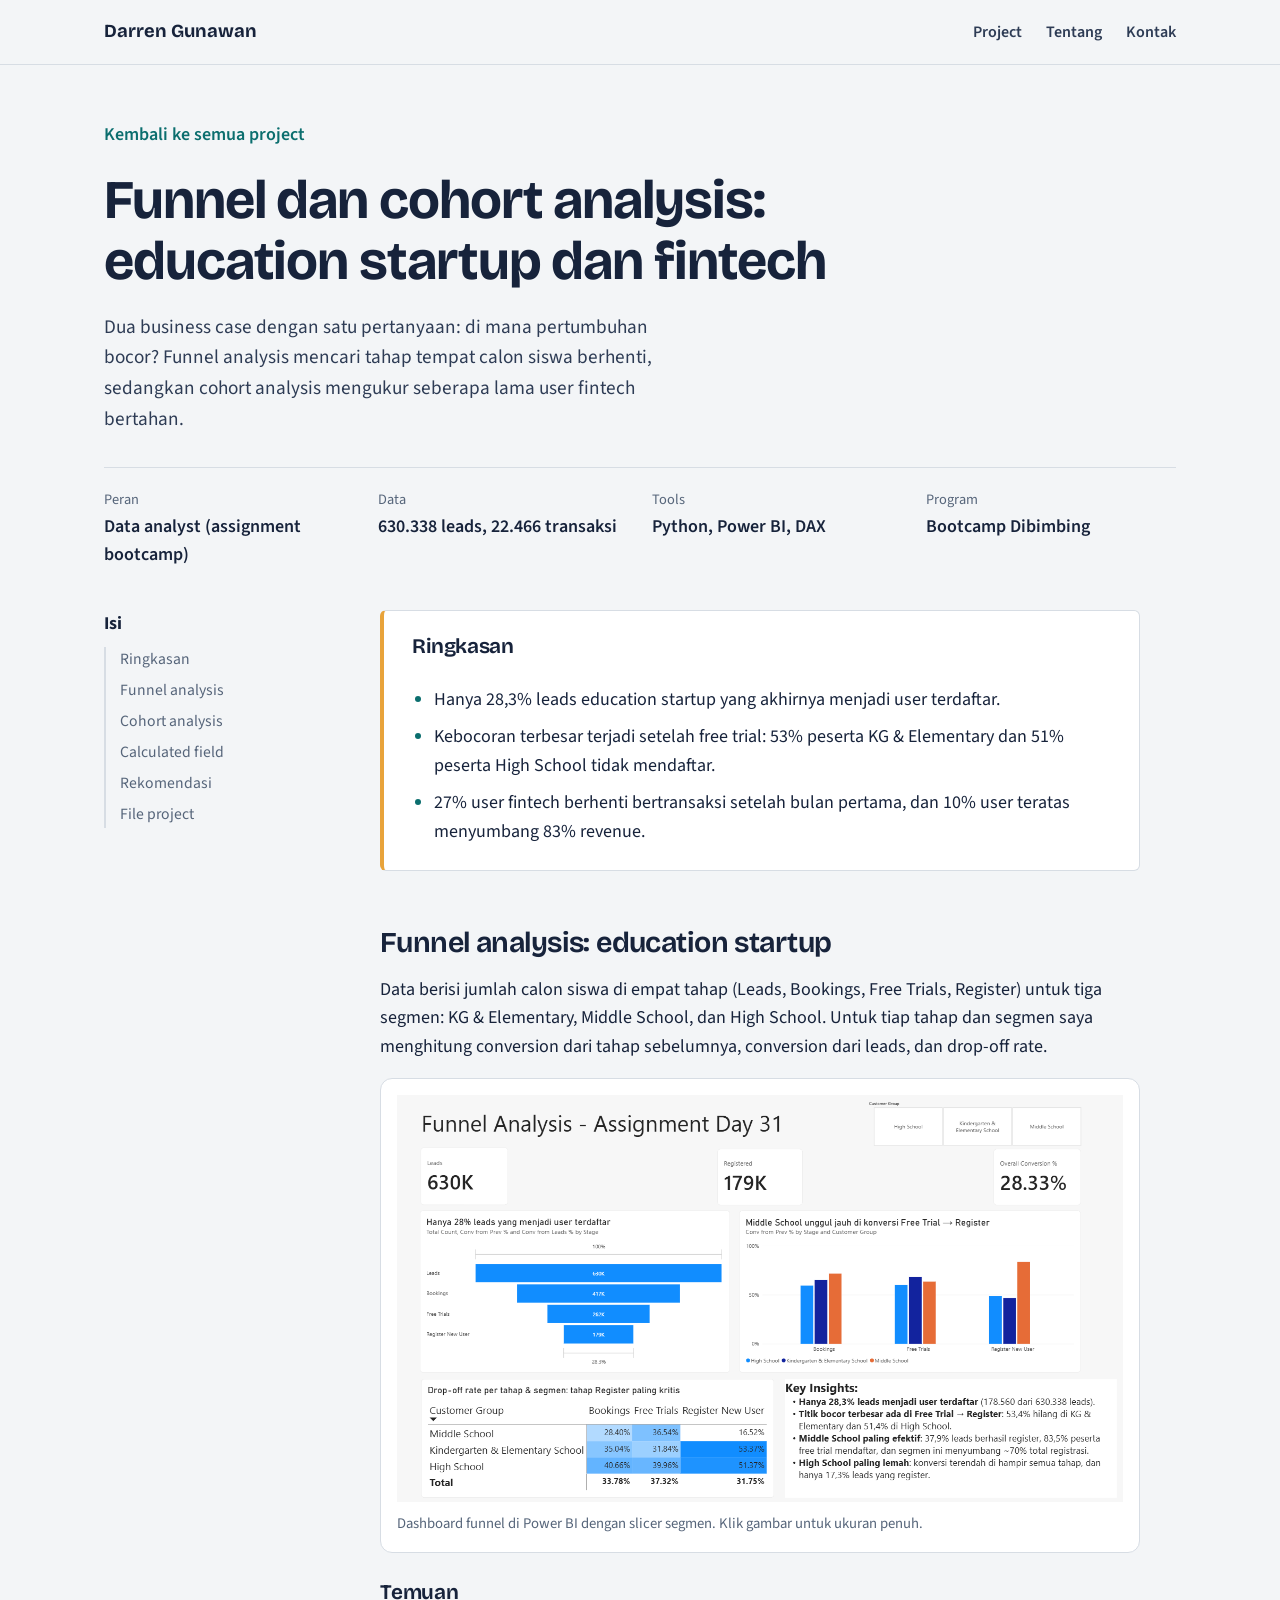
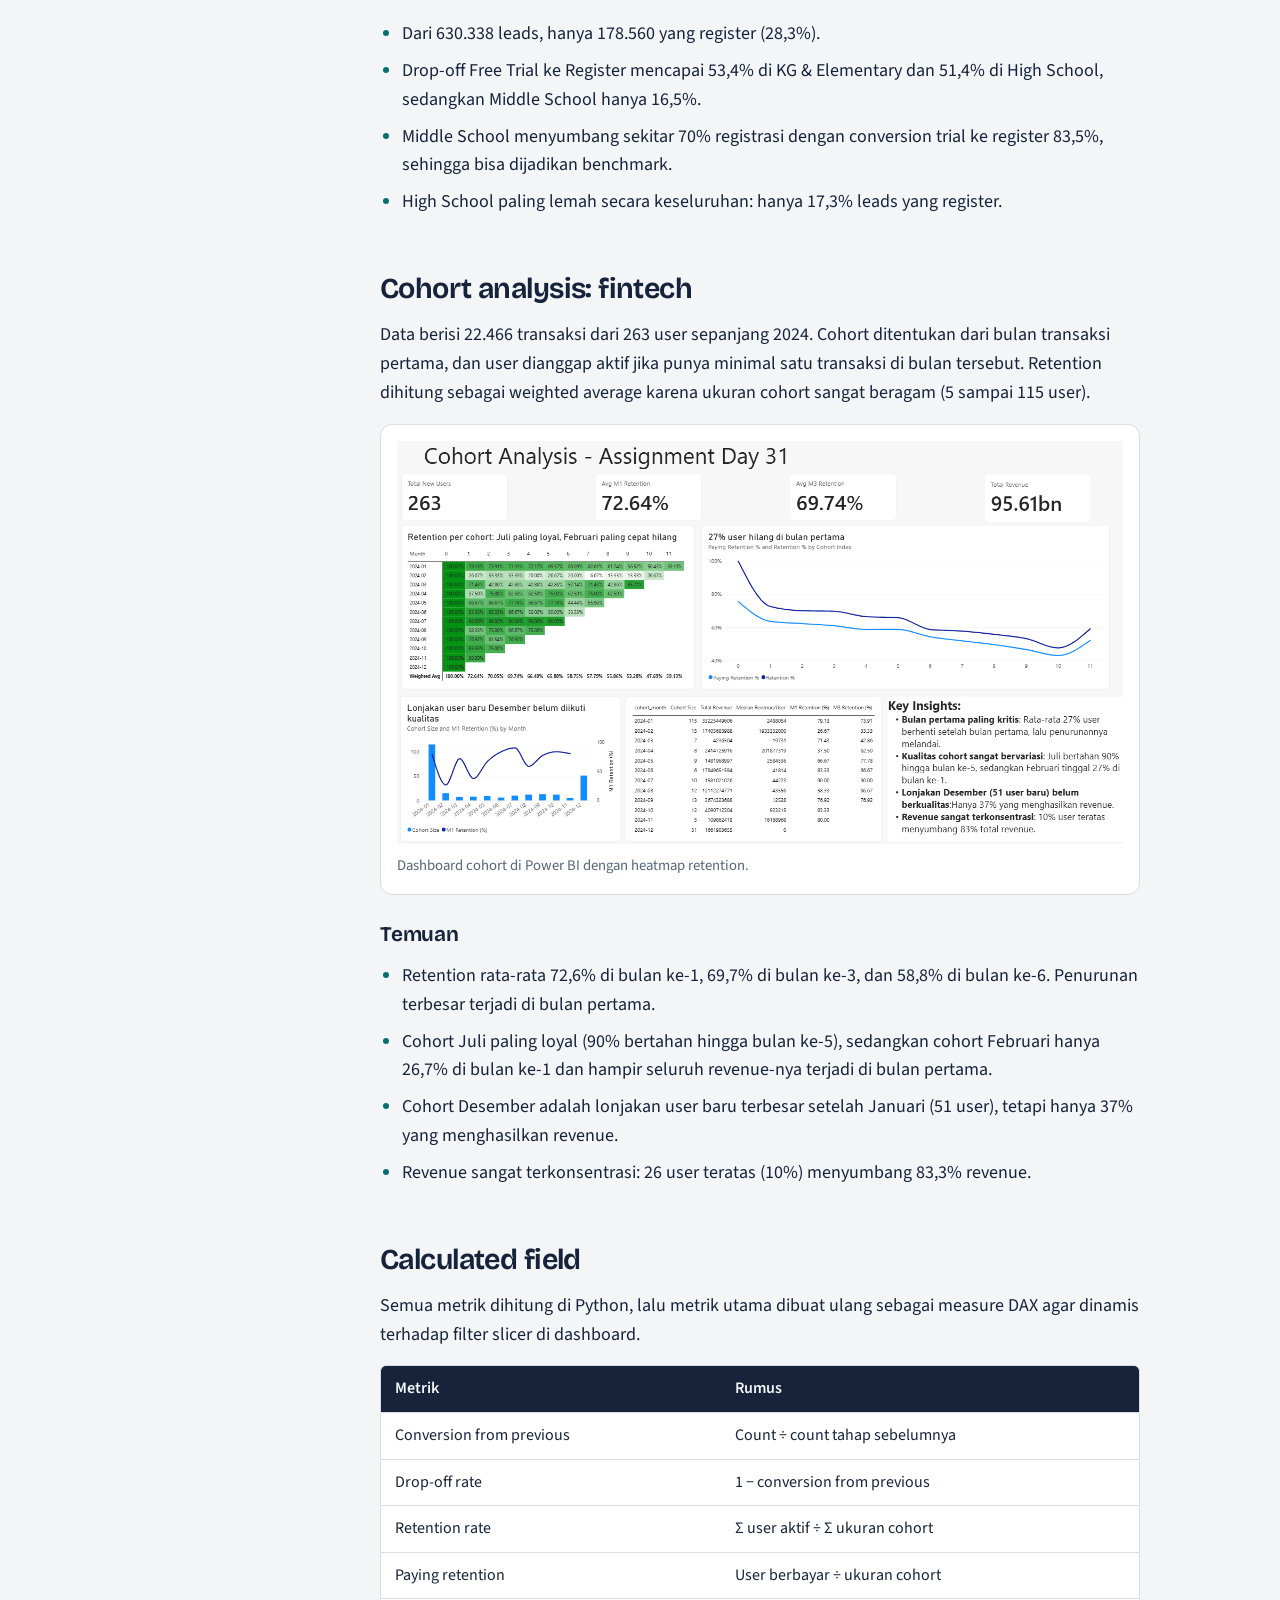
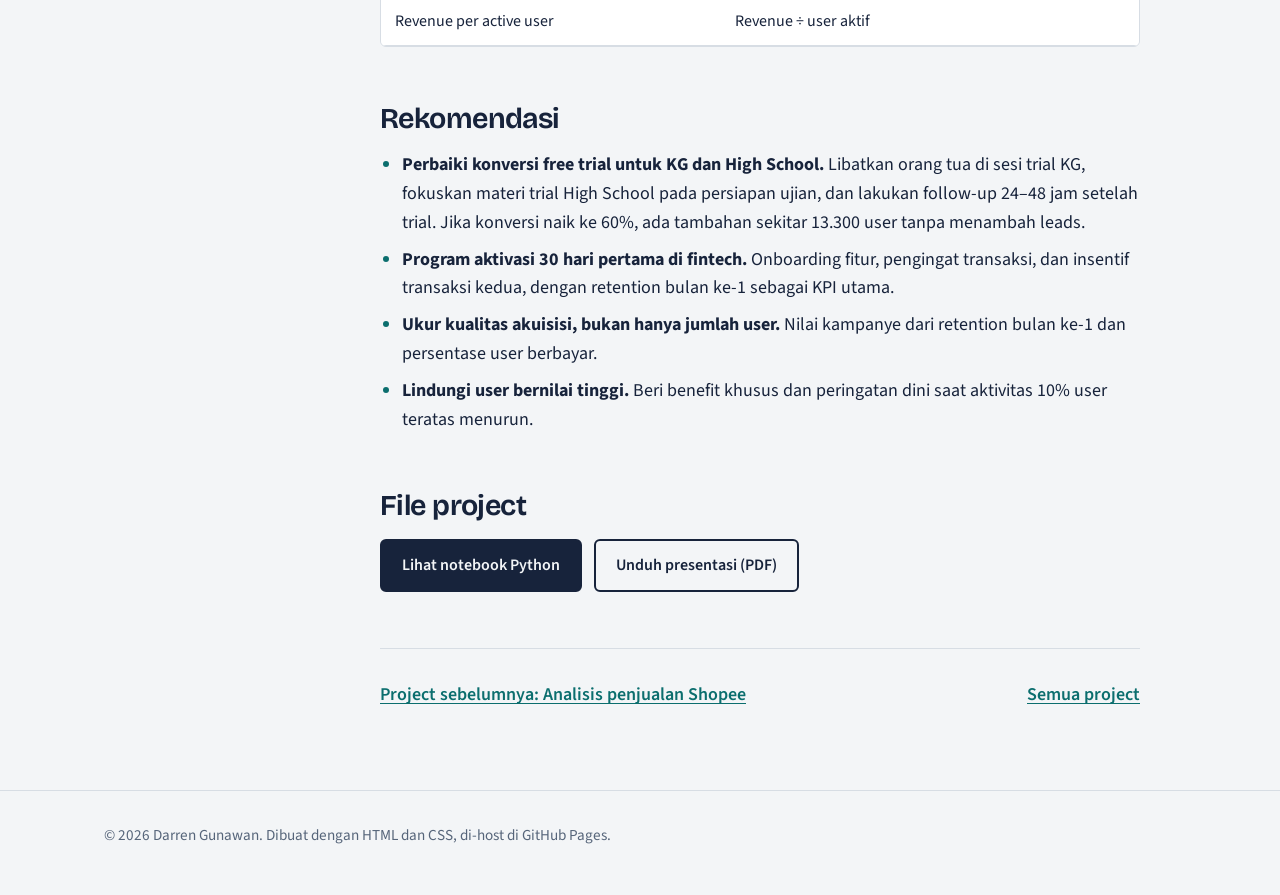
==== projects/funnel-cohort.html @ d1df7506 "Add files via upload" ====
<!doctype html>
<html lang="id">
<head>
  <meta charset="utf-8">
  <meta name="viewport" content="width=device-width, initial-scale=1">
  <title>Funnel dan Cohort Analysis | Darren Gunawan</title>
  <meta name="description" content="Studi kasus funnel analysis education startup dan cohort analysis fintech dengan Python dan Power BI.">
  <link rel="preconnect" href="https://fonts.googleapis.com">
  <link rel="preconnect" href="https://fonts.gstatic.com" crossorigin>
  <link href="https://fonts.googleapis.com/css2?family=Bricolage+Grotesque:opsz,wght@12..96,500..700&family=Source+Sans+3:wght@400;600;700&display=swap" rel="stylesheet">
  <link rel="stylesheet" href="../assets/css/style.css">
</head>
<body>

  <nav class="site-nav" aria-label="Navigasi utama">
    <div class="wrap">
      <a class="brand" href="../index.html">Darren Gunawan</a>
      <ul class="nav-links">
        <li><a href="../index.html#project">Project</a></li>
        <li><a href="../index.html#tentang">Tentang</a></li>
        <li><a href="../index.html#kontak">Kontak</a></li>
      </ul>
    </div>
  </nav>

  <header class="case-head">
    <div class="wrap">
      <a class="back" href="../index.html#project">Kembali ke semua project</a>
      <h1>Funnel dan cohort analysis: education startup dan fintech</h1>
      <p class="case-lead">Dua business case dengan satu pertanyaan: di mana pertumbuhan bocor? Funnel analysis mencari tahap tempat calon siswa berhenti, sedangkan cohort analysis mengukur seberapa lama user fintech bertahan.</p>
      <dl class="case-meta">
        <div><dt>Peran</dt><dd>Data analyst (assignment bootcamp)</dd></div>
        <div><dt>Data</dt><dd>630.338 leads, 22.466 transaksi</dd></div>
        <div><dt>Tools</dt><dd>Python, Power BI, DAX</dd></div>
        <div><dt>Program</dt><dd>Bootcamp Dibimbing</dd></div>
      </dl>
    </div>
  </header>

  <div class="wrap case-layout">
    <nav class="toc" aria-label="Isi halaman">
      <p>Isi</p>
      <ol>
        <li><a href="#ringkasan">Ringkasan</a></li>
        <li><a href="#funnel">Funnel analysis</a></li>
        <li><a href="#cohort">Cohort analysis</a></li>
        <li><a href="#metrik">Calculated field</a></li>
        <li><a href="#rekomendasi">Rekomendasi</a></li>
        <li><a href="#file">File project</a></li>
      </ol>
    </nav>

    <article class="article">
      <section id="ringkasan" class="summary">
        <h2>Ringkasan</h2>
        <ul>
          <li>Hanya 28,3% leads education startup yang akhirnya menjadi user terdaftar.</li>
          <li>Kebocoran terbesar terjadi setelah free trial: 53% peserta KG &amp; Elementary dan 51% peserta High School tidak mendaftar.</li>
          <li>27% user fintech berhenti bertransaksi setelah bulan pertama, dan 10% user teratas menyumbang 83% revenue.</li>
        </ul>
      </section>

      <section id="funnel">
        <h2>Funnel analysis: education startup</h2>
        <p>Data berisi jumlah calon siswa di empat tahap (Leads, Bookings, Free Trials, Register) untuk tiga segmen: KG &amp; Elementary, Middle School, dan High School. Untuk tiap tahap dan segmen saya menghitung conversion dari tahap sebelumnya, conversion dari leads, dan drop-off rate.</p>
        <figure class="chart wide">
          <a href="../assets/img/funnel-cohort/dashboard-funnel.png" target="_blank" rel="noopener"><img src="../assets/img/funnel-cohort/dashboard-funnel.png" alt="Dashboard funnel analysis: funnel chart, conversion per segmen, matrix drop-off, dan key insights" loading="lazy"></a>
          <figcaption>Dashboard funnel di Power BI dengan slicer segmen. Klik gambar untuk ukuran penuh.</figcaption>
        </figure>
        <h3>Temuan</h3>
        <ul>
          <li>Dari 630.338 leads, hanya 178.560 yang register (28,3%).</li>
          <li>Drop-off Free Trial ke Register mencapai 53,4% di KG &amp; Elementary dan 51,4% di High School, sedangkan Middle School hanya 16,5%.</li>
          <li>Middle School menyumbang sekitar 70% registrasi dengan conversion trial ke register 83,5%, sehingga bisa dijadikan benchmark.</li>
          <li>High School paling lemah secara keseluruhan: hanya 17,3% leads yang register.</li>
        </ul>
      </section>

      <section id="cohort">
        <h2>Cohort analysis: fintech</h2>
        <p>Data berisi 22.466 transaksi dari 263 user sepanjang 2024. Cohort ditentukan dari bulan transaksi pertama, dan user dianggap aktif jika punya minimal satu transaksi di bulan tersebut. Retention dihitung sebagai weighted average karena ukuran cohort sangat beragam (5 sampai 115 user).</p>
        <figure class="chart wide">
          <a href="../assets/img/funnel-cohort/dashboard-cohort.png" target="_blank" rel="noopener"><img src="../assets/img/funnel-cohort/dashboard-cohort.png" alt="Dashboard cohort analysis: heatmap retention, kurva retention, ukuran cohort, dan tabel revenue" loading="lazy"></a>
          <figcaption>Dashboard cohort di Power BI dengan heatmap retention.</figcaption>
        </figure>
        <h3>Temuan</h3>
        <ul>
          <li>Retention rata-rata 72,6% di bulan ke-1, 69,7% di bulan ke-3, dan 58,8% di bulan ke-6. Penurunan terbesar terjadi di bulan pertama.</li>
          <li>Cohort Juli paling loyal (90% bertahan hingga bulan ke-5), sedangkan cohort Februari hanya 26,7% di bulan ke-1 dan hampir seluruh revenue-nya terjadi di bulan pertama.</li>
          <li>Cohort Desember adalah lonjakan user baru terbesar setelah Januari (51 user), tetapi hanya 37% yang menghasilkan revenue.</li>
          <li>Revenue sangat terkonsentrasi: 26 user teratas (10%) menyumbang 83,3% revenue.</li>
        </ul>
      </section>

      <section id="metrik">
        <h2>Calculated field</h2>
        <p>Semua metrik dihitung di Python, lalu metrik utama dibuat ulang sebagai measure DAX agar dinamis terhadap filter slicer di dashboard.</p>
        <div class="table-scroll">
          <table class="data-table">
            <tr><th>Metrik</th><th>Rumus</th></tr>
            <tr><td>Conversion from previous</td><td>Count ÷ count tahap sebelumnya</td></tr>
            <tr><td>Drop-off rate</td><td>1 − conversion from previous</td></tr>
            <tr><td>Retention rate</td><td>Σ user aktif ÷ Σ ukuran cohort</td></tr>
            <tr><td>Paying retention</td><td>User berbayar ÷ ukuran cohort</td></tr>
            <tr><td>Revenue per active user</td><td>Revenue ÷ user aktif</td></tr>
          </table>
        </div>
      </section>

      <section id="rekomendasi">
        <h2>Rekomendasi</h2>
        <ul class="recs">
          <li><strong>Perbaiki konversi free trial untuk KG dan High School.</strong> Libatkan orang tua di sesi trial KG, fokuskan materi trial High School pada persiapan ujian, dan lakukan follow-up 24–48 jam setelah trial. Jika konversi naik ke 60%, ada tambahan sekitar 13.300 user tanpa menambah leads.</li>
          <li><strong>Program aktivasi 30 hari pertama di fintech.</strong> Onboarding fitur, pengingat transaksi, dan insentif transaksi kedua, dengan retention bulan ke-1 sebagai KPI utama.</li>
          <li><strong>Ukur kualitas akuisisi, bukan hanya jumlah user.</strong> Nilai kampanye dari retention bulan ke-1 dan persentase user berbayar.</li>
          <li><strong>Lindungi user bernilai tinggi.</strong> Beri benefit khusus dan peringatan dini saat aktivitas 10% user teratas menurun.</li>
        </ul>
      </section>

      <section id="file">
        <h2>File project</h2>
        <div class="files">
          <a class="btn btn-primary" href="https://github.com/USERNAME/USERNAME.github.io/blob/main/files/Funnel_Cohort_Analysis_Darren_Gunawan.ipynb" target="_blank" rel="noopener">Lihat notebook Python</a>
          <a class="btn btn-ghost" href="../files/Funnel_Cohort_Presentation.pdf">Unduh presentasi (PDF)</a>
        </div>
      </section>

      <nav class="case-nav" aria-label="Project lain">
        <a href="shopee-sales.html">Project sebelumnya: Analisis penjualan Shopee</a>
        <a href="../index.html#project">Semua project</a>
      </nav>
    </article>
  </div>

  <footer class="site-footer">
    <div class="wrap">© 2026 Darren Gunawan. Dibuat dengan HTML dan CSS, di-host di GitHub Pages.</div>
  </footer>

</body>
</html>
---- assets/css/style.css ----
/* ===== Tokens ===== */
:root {
  --ink: #17233B;
  --ink-soft: #2E3C55;
  --paper: #F3F5F7;
  --surface: #FFFFFF;
  --teal: #0B6E6E;
  --teal-soft: #DCEDEC;
  --amber: #E8A33A;
  --muted: #56657A;
  --rule: #D7DDE4;
  --bar: #B9C6D3;

  --font-display: 'Bricolage Grotesque', 'Segoe UI', Arial, sans-serif;
  --font-body: 'Source Sans 3', 'Segoe UI', Arial, sans-serif;

  --wrap: 1120px;
  --read: 68ch;
  --radius-s: 6px;
  --radius-m: 12px;
}

*, *::before, *::after { box-sizing: border-box; }

html { scroll-behavior: smooth; }
@media (prefers-reduced-motion: reduce) { html { scroll-behavior: auto; } }

body {
  margin: 0;
  background: var(--paper);
  color: var(--ink);
  font-family: var(--font-body);
  font-size: 18px;
  line-height: 1.6;
  -webkit-font-smoothing: antialiased;
}

img { max-width: 100%; height: auto; display: block; }

a { color: var(--teal); text-underline-offset: 3px; }
a:hover { color: var(--ink); }
:focus-visible { outline: 3px solid var(--amber); outline-offset: 3px; border-radius: 2px; }

h1, h2, h3 {
  font-family: var(--font-display);
  line-height: 1.12;
  letter-spacing: -0.02em;
  margin: 0;
}
h1 { font-size: clamp(2.6rem, 6vw, 4.6rem); font-weight: 700; }
h2 { font-size: clamp(1.7rem, 3.2vw, 2.4rem); font-weight: 650; }
h3 { font-size: 1.3rem; font-weight: 650; letter-spacing: -0.01em; }
p { margin: 0; }

.wrap { max-width: var(--wrap); margin: 0 auto; padding: 0 24px; }
.num { font-variant-numeric: tabular-nums; }

/* ===== Navigation ===== */
.site-nav {
  border-bottom: 1px solid var(--rule);
  background: var(--paper);
  position: sticky; top: 0; z-index: 10;
}
.site-nav .wrap {
  display: flex; align-items: center; justify-content: space-between;
  gap: 16px; min-height: 64px;
}
.brand { font-family: var(--font-display); font-weight: 700; font-size: 1.15rem; color: var(--ink); text-decoration: none; }
.nav-links { display: flex; gap: 24px; list-style: none; margin: 0; padding: 0; }
.nav-links a { color: var(--ink-soft); text-decoration: none; font-weight: 600; font-size: 1rem; }
.nav-links a:hover { color: var(--teal); }

/* ===== Buttons ===== */
.actions { display: flex; flex-wrap: wrap; gap: 12px; }
.btn {
  display: inline-block; padding: 12px 20px; border-radius: var(--radius-s);
  font-weight: 600; font-size: 1rem; text-decoration: none;
  border: 2px solid var(--ink);
}
.btn-primary { background: var(--ink); color: var(--paper); }
.btn-primary:hover { background: var(--teal); border-color: var(--teal); color: #fff; }
.btn-ghost { color: var(--ink); background: transparent; }
.btn-ghost:hover { background: var(--surface); color: var(--ink); }

/* ===== Hero ===== */
.hero { padding: 72px 0 80px; }
.hero .wrap {
  display: grid; grid-template-columns: 1.1fr 1fr; gap: 56px; align-items: end;
}
.hero-intro { display: flex; flex-direction: column; gap: 24px; }
.hero-role { font-size: 1.25rem; color: var(--ink-soft); max-width: 34ch; }
.hero-figure {
  background: var(--surface); border: 1px solid var(--rule);
  border-radius: var(--radius-m); padding: 24px 24px 16px;
}
.hero-figure svg { width: 100%; height: auto; display: block; }
.hero-figure .base { fill: var(--bar); }
.hero-figure .peak { fill: var(--amber); }
.hero-figure .axis { fill: var(--muted); font: 13px var(--font-body); }
.hero-figure .baseline { stroke: var(--rule); stroke-width: 1; }
.hero-figure figcaption { font-size: 0.95rem; color: var(--muted); margin-top: 12px; }
.hero-figure figcaption strong { color: var(--ink); }

/* ===== Sections ===== */
.section { padding: 80px 0; border-top: 1px solid var(--rule); }
.section-head { display: flex; flex-direction: column; gap: 12px; margin-bottom: 40px; max-width: var(--read); }
.section-head p { color: var(--muted); }

/* ===== Project list ===== */
.project {
  display: grid; grid-template-columns: 1.15fr 1fr; gap: 40px; align-items: start;
  padding: 40px 0; border-bottom: 1px solid var(--rule);
}
.project:first-of-type { padding-top: 0; }
.project:last-of-type { border-bottom: 0; padding-bottom: 0; }
.project-shot {
  border: 1px solid var(--rule); border-radius: var(--radius-m);
  overflow: hidden; background: var(--surface);
}
.project-body { display: flex; flex-direction: column; gap: 16px; }
.project-meta { color: var(--muted); font-size: 0.95rem; }
.project-results { margin: 0; padding-left: 20px; display: flex; flex-direction: column; gap: 6px; }
.project-results li::marker { color: var(--teal); }
.tools { display: flex; flex-wrap: wrap; gap: 8px; list-style: none; margin: 0; padding: 0; }
.tools li {
  font-size: 0.9rem; padding: 3px 10px; border-radius: 999px;
  background: var(--teal-soft); color: var(--teal); font-weight: 600;
}
.read-more { font-weight: 700; }

/* ===== About ===== */
.about-grid { display: grid; grid-template-columns: 1.2fr 1fr; gap: 56px; }
.about-text { display: flex; flex-direction: column; gap: 16px; max-width: var(--read); }
.facts { margin: 0; display: flex; flex-direction: column; gap: 20px; }
.facts div { border-left: 3px solid var(--teal); padding-left: 16px; }
.facts dt { font-weight: 700; }
.facts dd { margin: 4px 0 0; color: var(--ink-soft); }
.facts .when { color: var(--muted); font-size: 0.95rem; }

/* ===== Skills ===== */
.skills { display: grid; grid-template-columns: repeat(4, 1fr); gap: 32px; }
.skills h3 { font-size: 1.1rem; margin-bottom: 12px; }
.skills ul { margin: 0; padding-left: 18px; color: var(--ink-soft); display: flex; flex-direction: column; gap: 4px; }

/* ===== Contact ===== */
.contact-list { list-style: none; margin: 0; padding: 0; display: flex; flex-direction: column; gap: 12px; font-size: 1.15rem; }
.contact-list span { display: inline-block; min-width: 110px; color: var(--muted); }

.site-footer { padding: 32px 0 48px; color: var(--muted); font-size: 0.95rem; border-top: 1px solid var(--rule); }

/* ===== Case study ===== */
.case-head { padding: 56px 0 40px; }
.case-head .wrap { display: flex; flex-direction: column; gap: 20px; }
.back { font-weight: 600; text-decoration: none; }
.case-head h1 { font-size: clamp(2.1rem, 4.6vw, 3.4rem); max-width: 22ch; }
.case-lead { font-size: 1.2rem; color: var(--ink-soft); max-width: 60ch; }
.case-meta {
  display: grid; grid-template-columns: repeat(4, minmax(0, 1fr)); gap: 24px;
  margin: 12px 0 0; padding: 20px 0 0; border-top: 1px solid var(--rule);
}
.case-meta dt { font-size: 0.9rem; color: var(--muted); }
.case-meta dd { margin: 2px 0 0; font-weight: 600; }

.case-layout { display: grid; grid-template-columns: 220px minmax(0, 1fr); gap: 56px; padding-bottom: 80px; }
.toc { position: sticky; top: 96px; align-self: start; }
.toc p { font-weight: 700; margin-bottom: 8px; }
.toc ol { list-style: none; margin: 0; padding: 0; display: flex; flex-direction: column; gap: 6px; border-left: 2px solid var(--rule); }
.toc a { display: block; padding-left: 14px; color: var(--muted); text-decoration: none; font-size: 0.98rem; }
.toc a:hover { color: var(--teal); }

.article { max-width: 760px; display: flex; flex-direction: column; gap: 56px; }
.article section { display: flex; flex-direction: column; gap: 16px; scroll-margin-top: 88px; }
.article h2 { font-size: 1.8rem; }
.article h3 { margin-top: 12px; }
.article ul, .article ol { margin: 0; padding-left: 22px; display: flex; flex-direction: column; gap: 8px; }
.article li::marker { color: var(--teal); font-weight: 700; }

.summary {
  background: var(--surface); border: 1px solid var(--rule); border-left: 4px solid var(--amber);
  border-radius: var(--radius-s); padding: 24px 28px;
}
.summary h2 { font-size: 1.3rem; margin-bottom: 12px; }

.finding { display: flex; flex-direction: column; gap: 14px; padding-top: 8px; }
.finding .q { color: var(--teal); font-weight: 700; font-size: 1rem; }

figure.chart { margin: 0; background: var(--surface); border: 1px solid var(--rule); border-radius: var(--radius-m); padding: 16px; }
figure.chart figcaption { font-size: 0.92rem; color: var(--muted); margin-top: 10px; }
figure.wide a { display: block; }
figure.wide img { cursor: zoom-in; }

.data-table { width: 100%; border-collapse: collapse; font-size: 1rem; background: var(--surface); }
.data-table th, .data-table td { text-align: left; padding: 10px 14px; border-bottom: 1px solid var(--rule); vertical-align: top; }
.data-table th { background: var(--ink); color: var(--paper); font-weight: 600; }
.table-scroll { overflow-x: auto; border: 1px solid var(--rule); border-radius: var(--radius-s); }

.recs { counter-reset: rec; }
.recs li strong { color: var(--ink); }

.files { display: flex; flex-wrap: wrap; gap: 12px; }

.case-nav { display: flex; justify-content: space-between; gap: 16px; padding-top: 32px; border-top: 1px solid var(--rule); font-weight: 600; }

/* ===== Responsive ===== */
@media (max-width: 960px) {
  .hero .wrap, .project, .about-grid { grid-template-columns: 1fr; gap: 32px; }
  .skills { grid-template-columns: repeat(2, 1fr); }
  .case-layout { grid-template-columns: 1fr; }
  .toc { display: none; }
}
@media (max-width: 640px) {
  body { font-size: 17px; }
  .nav-links { gap: 16px; }
  .nav-links li:nth-child(2) { display: none; }
  .hero { padding: 48px 0 56px; }
  .section { padding: 56px 0; }
  .skills { grid-template-columns: 1fr; }
  .case-meta { grid-template-columns: repeat(2, minmax(0, 1fr)); }
  .contact-list span { display: block; }
}
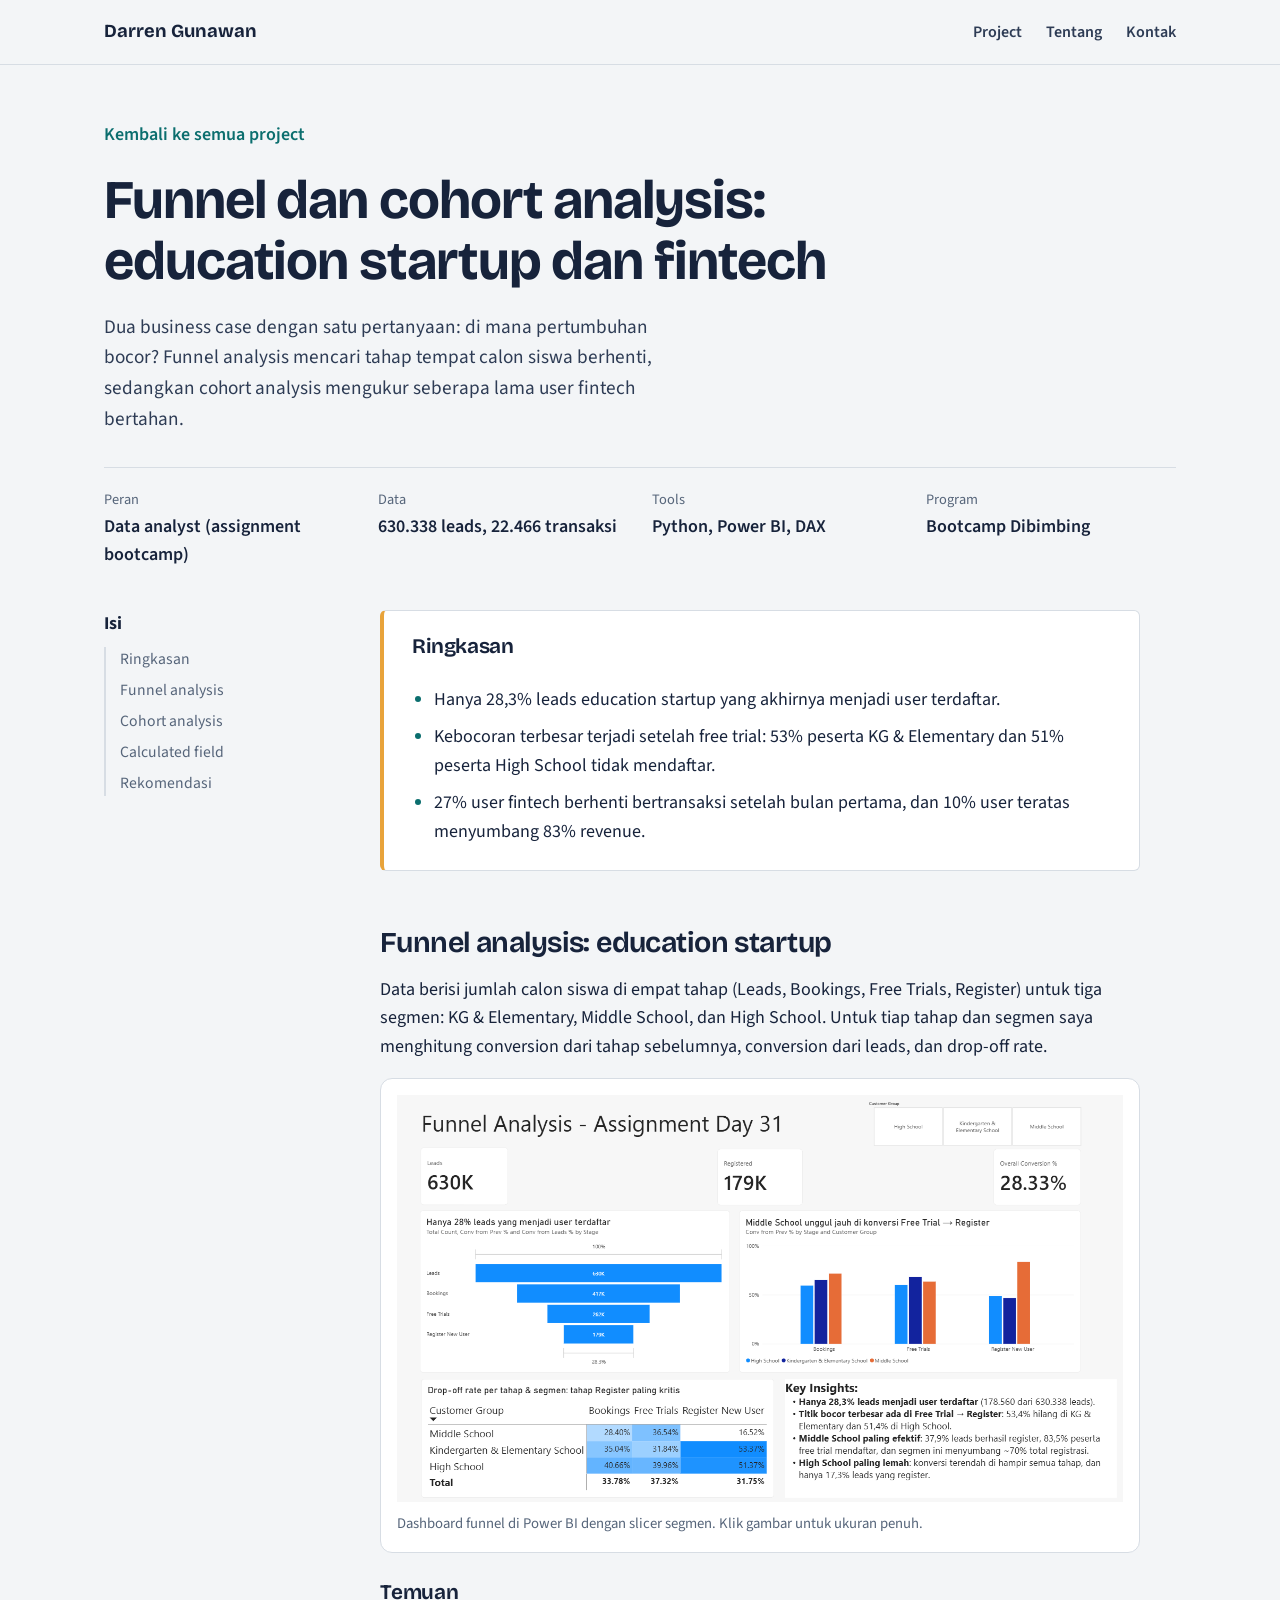
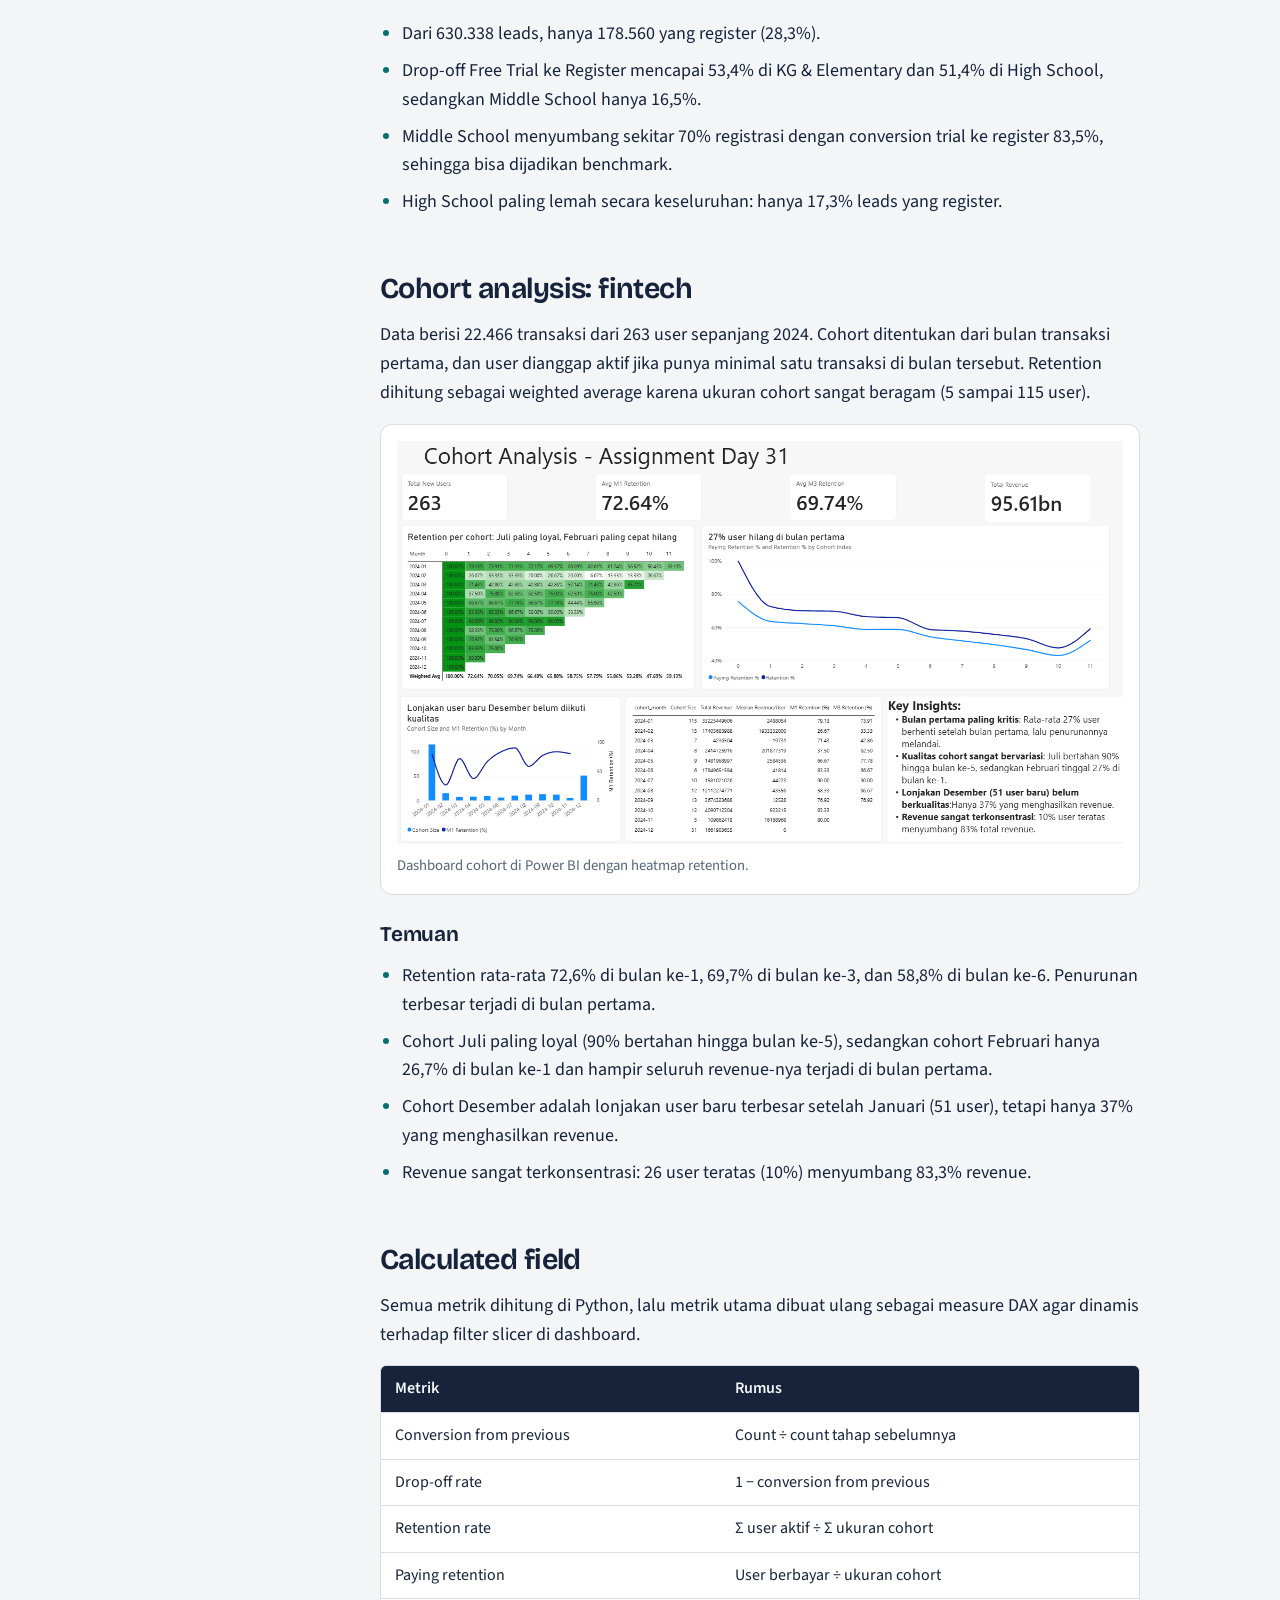
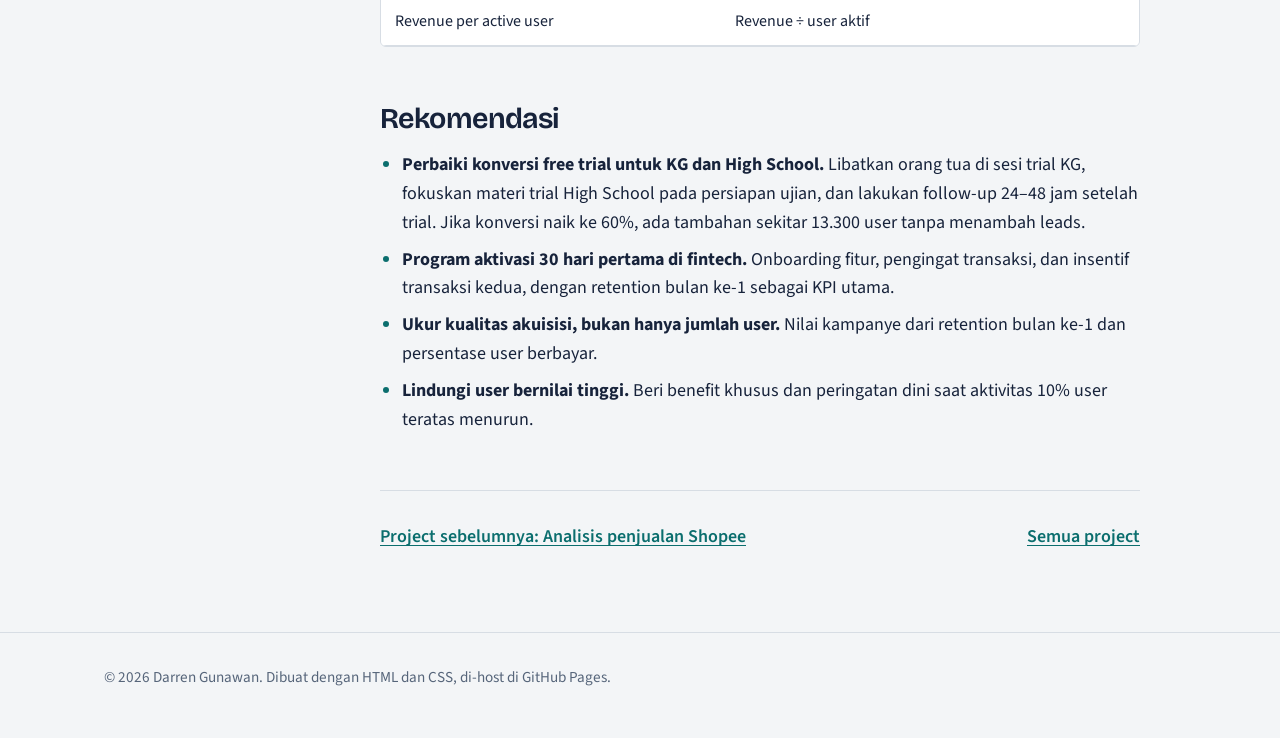
==== commit 77e929c6: "Update portfolio: foto, CV, dashboard terbaru, dan struktur Tentang - Tambah foto profil di hero dan" ====
--- a/projects/funnel-cohort.html
+++ b/projects/funnel-cohort.html
@@ -46,7 +46,6 @@
         <li><a href="#cohort">Cohort analysis</a></li>
         <li><a href="#metrik">Calculated field</a></li>
         <li><a href="#rekomendasi">Rekomendasi</a></li>
-        <li><a href="#file">File project</a></li>
       </ol>
     </nav>
 
@@ -117,13 +116,6 @@
         </ul>
       </section>
 
-      <section id="file">
-        <h2>File project</h2>
-        <div class="files">
-          <a class="btn btn-primary" href="https://github.com/USERNAME/USERNAME.github.io/blob/main/files/Funnel_Cohort_Analysis_Darren_Gunawan.ipynb" target="_blank" rel="noopener">Lihat notebook Python</a>
-          <a class="btn btn-ghost" href="../files/Funnel_Cohort_Presentation.pdf">Unduh presentasi (PDF)</a>
-        </div>
-      </section>
 
       <nav class="case-nav" aria-label="Project lain">
         <a href="shopee-sales.html">Project sebelumnya: Analisis penjualan Shopee</a>
--- a/assets/css/style.css
+++ b/assets/css/style.css
@@ -88,6 +88,10 @@
   display: grid; grid-template-columns: 1.1fr 1fr; gap: 56px; align-items: end;
 }
 .hero-intro { display: flex; flex-direction: column; gap: 24px; }
+.avatar {
+  width: 144px; height: 144px; border-radius: 50%; object-fit: cover;
+  border: 4px solid var(--surface); box-shadow: 0 0 0 1px var(--rule);
+}
 .hero-role { font-size: 1.25rem; color: var(--ink-soft); max-width: 34ch; }
 .hero-figure {
   background: var(--surface); border: 1px solid var(--rule);
@@ -131,6 +135,9 @@
 /* ===== About ===== */
 .about-grid { display: grid; grid-template-columns: 1.2fr 1fr; gap: 56px; }
 .about-text { display: flex; flex-direction: column; gap: 16px; max-width: var(--read); }
+.facts-wrap { display: flex; flex-direction: column; gap: 16px; }
+.facts-title { font-size: 1.1rem; color: var(--muted); font-weight: 600; letter-spacing: 0; }
+.facts + .facts-title { margin-top: 16px; }
 .facts { margin: 0; display: flex; flex-direction: column; gap: 20px; }
 .facts div { border-left: 3px solid var(--teal); padding-left: 16px; }
 .facts dt { font-weight: 700; }
@@ -140,6 +147,7 @@
 /* ===== Skills ===== */
 .skills { display: grid; grid-template-columns: repeat(4, 1fr); gap: 32px; }
 .skills h3 { font-size: 1.1rem; margin-bottom: 12px; }
+.skills h3.sub { margin-top: 24px; }
 .skills ul { margin: 0; padding-left: 18px; color: var(--ink-soft); display: flex; flex-direction: column; gap: 4px; }
 
 /* ===== Contact ===== */
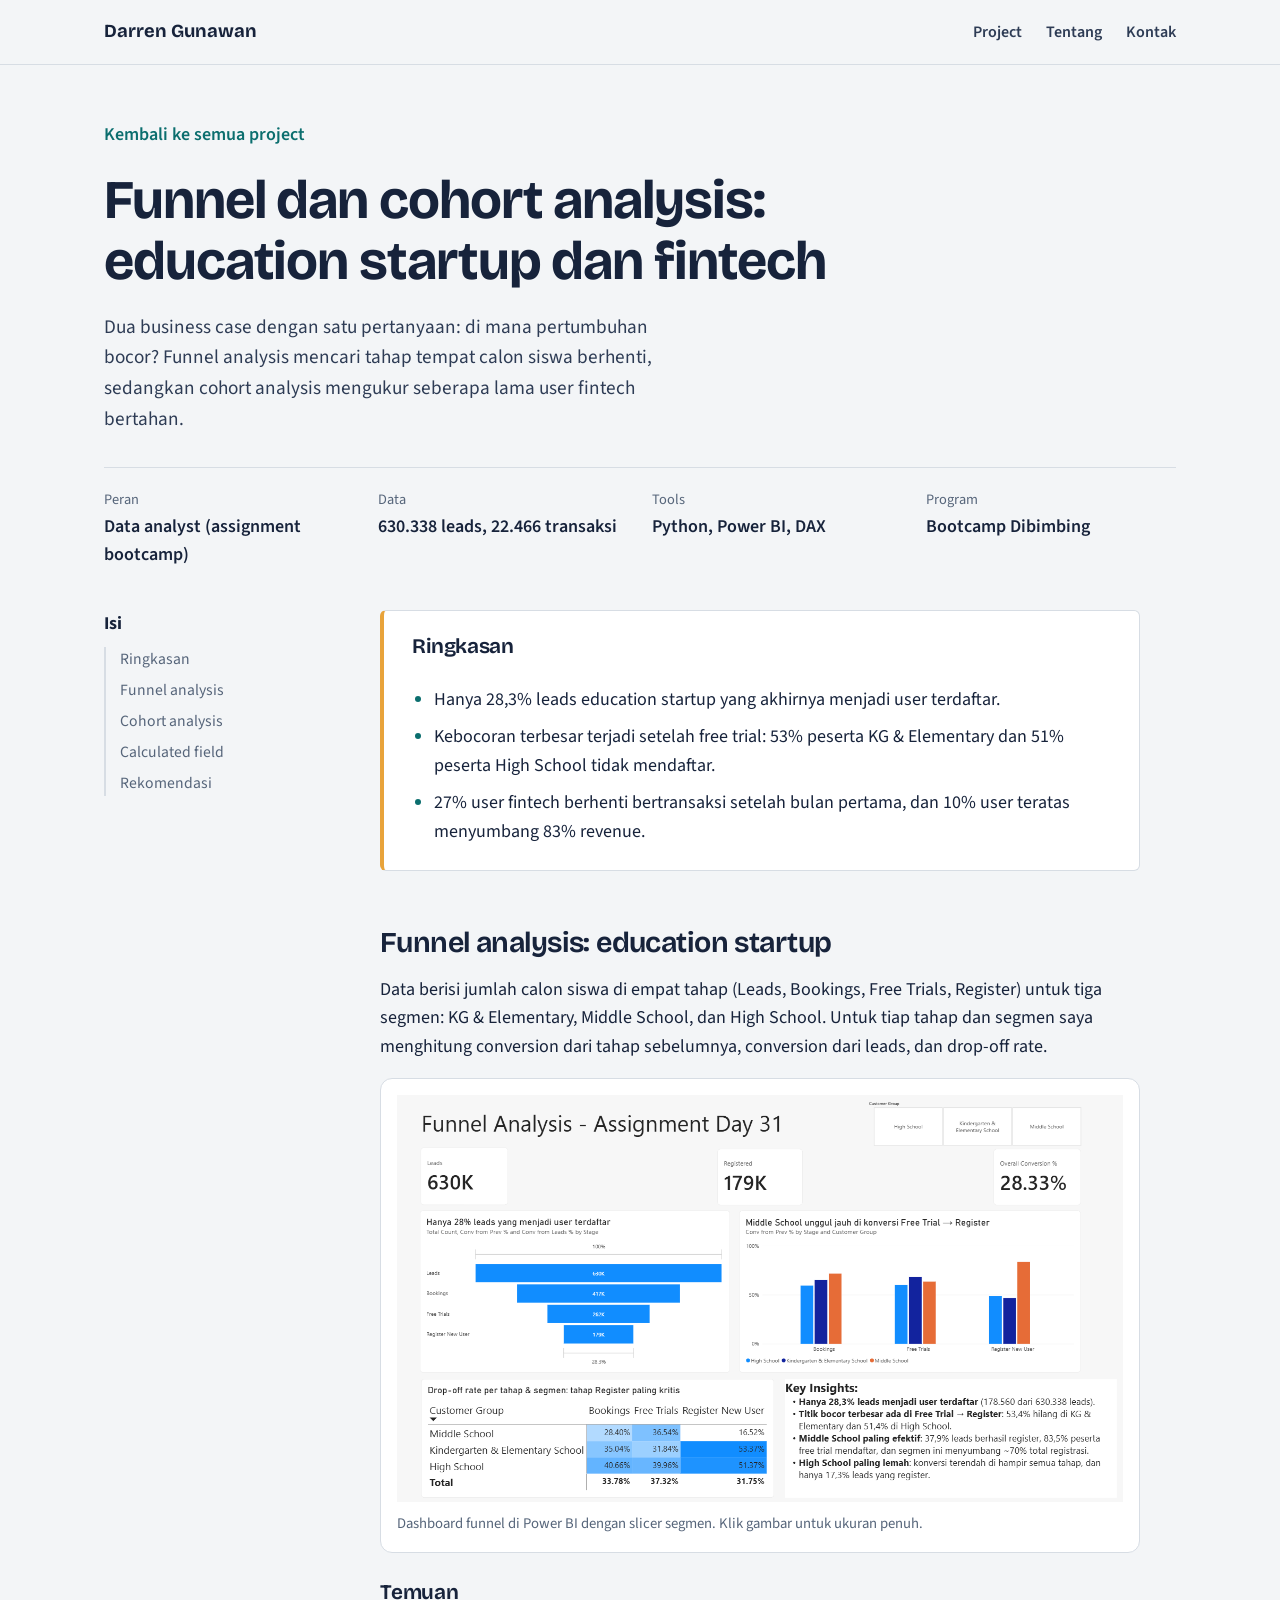
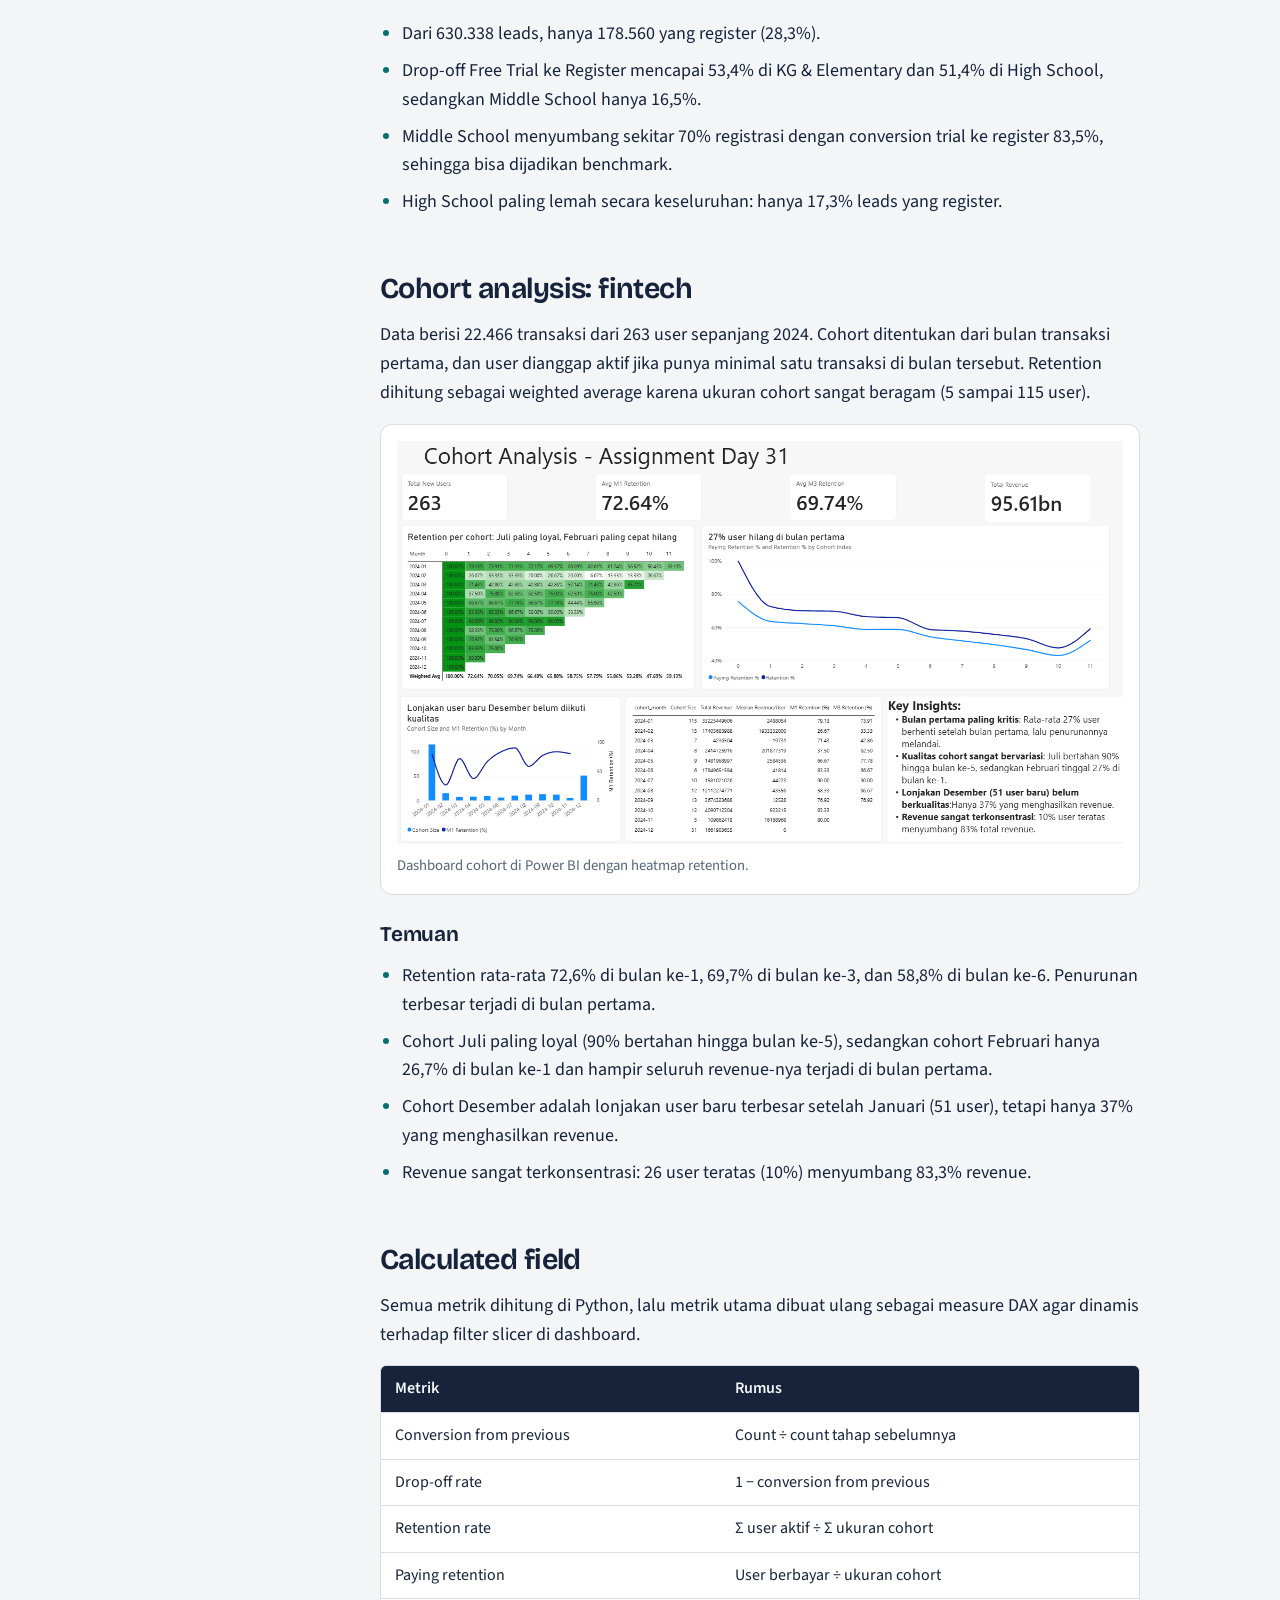
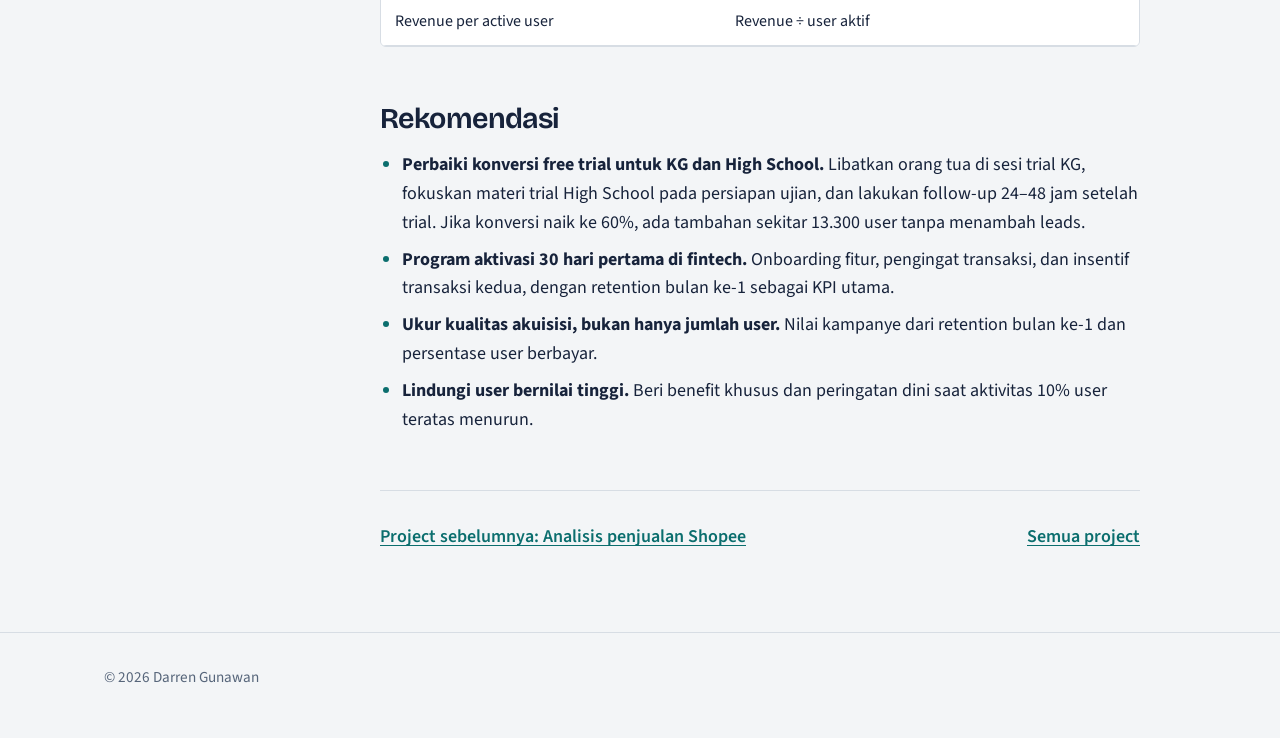
==== commit 89a33d7b: "Kontak dalam bahasa Inggris dan sederhanakan footer Co-Authored-By: Claude Opus 5.5 <noreply@anthrop" ====
--- a/projects/funnel-cohort.html
+++ b/projects/funnel-cohort.html
@@ -125,7 +125,7 @@
   </div>
 
   <footer class="site-footer">
-    <div class="wrap">© 2026 Darren Gunawan. Dibuat dengan HTML dan CSS, di-host di GitHub Pages.</div>
+    <div class="wrap">© 2026 Darren Gunawan</div>
   </footer>
 
 </body>
